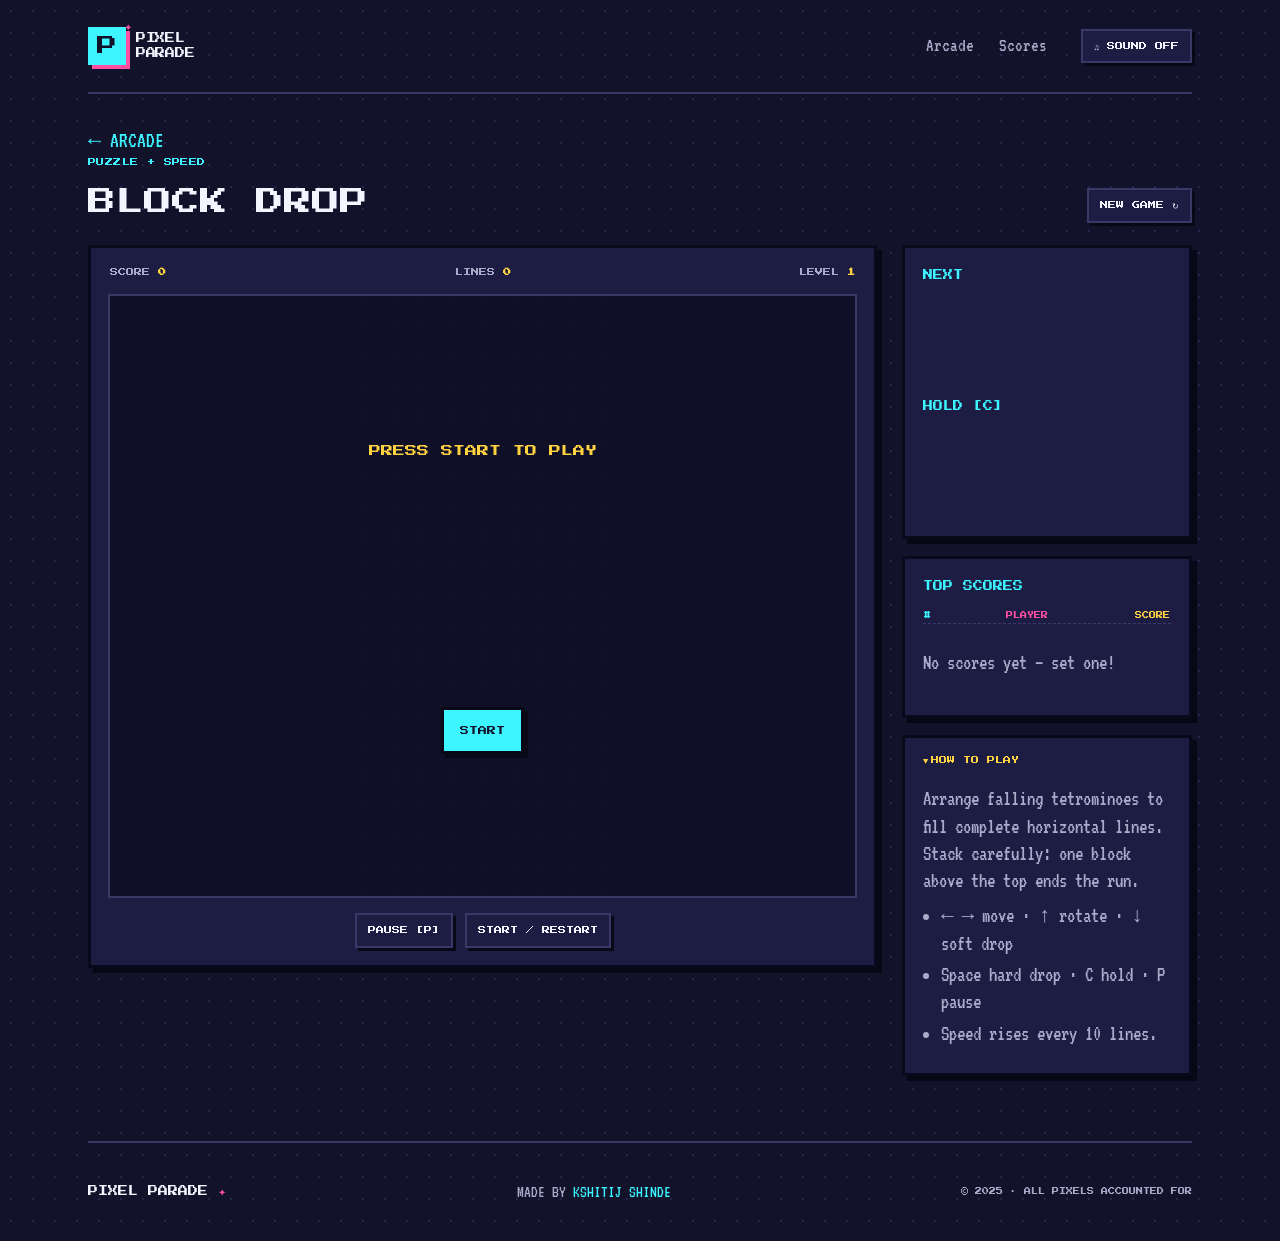
==== blocks.html @ 1d55572f "Initial commit" ====
<!doctype html><html lang="en"><head><meta charset="utf-8"><meta name="viewport" content="width=device-width,initial-scale=1"><meta name="theme-color" content="#12122b"><title>Block Drop — PIXEL PARADE</title><link rel="preconnect" href="https://fonts.googleapis.com"><link rel="preconnect" href="https://fonts.gstatic.com" crossorigin><link href="https://fonts.googleapis.com/css2?family=Press+Start+2P&family=VT323&display=swap" rel="stylesheet"><link rel="stylesheet" href="styles.css"><script src="common.js" defer></script><script src="blocks.js" defer></script></head><body><div class="site-shell"><header class="site-header game-header"><a class="brand" href="index.html"><span class="brand-mark">P<span>✦</span></span><span>PIXEL<br>PARADE</span></a><nav><a href="index.html">Arcade</a><a href="index.html#high-scores">Scores</a></nav><button class="sound-toggle" data-sound-toggle>♫ SOUND OFF</button></header><main><div class="page-heading"><div><a class="back-link" href="index.html">← ARCADE</a><p class="eyebrow">PUZZLE + SPEED</p><h1>BLOCK DROP</h1></div><button class="plain-button" id="restart">NEW GAME ↻</button></div><div class="game-layout"><section class="play-panel"><div class="hud"><span>SCORE <strong id="score">0</strong></span><span>LINES <strong id="lines">0</strong></span><span>LEVEL <strong id="level">1</strong></span></div><div class="canvas-wrap"><canvas id="board" class="game-canvas" width="300" height="600" aria-label="Block Drop game board"></canvas><div class="overlay-message" id="overlay">PRESS START TO PLAY<br><button class="button button-cyan" id="start">START</button></div></div><div class="game-controls"><button class="plain-button" id="pause">PAUSE [P]</button><button class="plain-button" id="start2">START / RESTART</button></div><div class="touch-pad"><button data-act="left">◀</button><button data-act="rotate">ROTATE</button><button data-act="right">▶</button><button data-act="down">▼</button><button data-act="drop">DROP</button><button data-act="hold">HOLD</button></div></section><aside class="side-column"><section class="side-panel"><h2>NEXT</h2><canvas id="next" class="game-canvas" width="120" height="100" aria-label="Next block preview"></canvas><h2>HOLD [C]</h2><canvas id="hold" class="game-canvas" width="120" height="90" aria-label="Held block preview"></canvas></section><section class="side-panel"><h2>TOP SCORES</h2><div class="score-list" data-score-list="blocks"></div></section><section class="side-panel"><details open><summary>HOW TO PLAY</summary><p>Arrange falling tetrominoes to fill complete horizontal lines. Stack carefully: one block above the top ends the run.</p><ul><li>← → move · ↑ rotate · ↓ soft drop</li><li>Space hard drop · C hold · P pause</li><li>Speed rises every 10 lines.</li></ul></details></section></aside></div></main><footer class="site-footer"><a class="footer-brand" href="index.html">PIXEL PARADE <span>✦</span></a><p>MADE BY <strong>KSHITIJ SHINDE</strong></p><p class="footer-note">© 2025 · ALL PIXELS ACCOUNTED FOR</p></footer></div></body></html>
---- styles.css ----
@import url('https://fonts.googleapis.com/css2?family=Press+Start+2P&family=VT323&display=swap');
:root{--bg:#12122b;--panel:#1d1d44;--panel2:#252552;--cyan:#3df5ff;--pink:#ff4fa3;--yellow:#ffd23f;--green:#4fd06a;--white:#f4f4ff;--muted:#aaaaca;--line:#393968;--shadow:#080817;--body:'VT323',monospace;--pixel:'Press Start 2P',monospace}*{box-sizing:border-box}html{scroll-behavior:smooth}body{margin:0;color:var(--white);background:var(--bg);font:22px/1.3 var(--body);min-height:100vh;background-image:radial-gradient(#26264d 1px,transparent 1px);background-size:22px 22px}a{color:inherit;text-decoration:none}button{font:inherit;color:inherit}.site-shell{max-width:1160px;padding:0 28px;margin:auto}.site-header{height:94px;display:flex;align-items:center;border-bottom:2px solid var(--line);gap:34px}.brand{font:10px/1.5 var(--pixel);display:flex;align-items:center;gap:10px;letter-spacing:-.3px}.brand-mark{width:38px;height:38px;background:var(--cyan);color:var(--bg);display:grid;place-items:center;font:20px var(--pixel);box-shadow:4px 4px var(--pink);position:relative;animation:mark-hop 2.5s steps(2,end) infinite}.brand-mark span{color:var(--pink);font-size:10px;position:absolute;right:-6px;top:-6px}.site-header nav{display:flex;gap:25px;margin-left:auto}.site-header nav a{font-size:21px;color:var(--muted)}.site-header nav a:hover,.site-header nav a.active{color:var(--cyan)}.sound-toggle,.plain-button,.icon-button{border:2px solid var(--line);background:var(--panel);padding:9px 11px;font:8px/1.6 var(--pixel);cursor:pointer;box-shadow:3px 3px var(--shadow)}.sound-toggle[aria-pressed=true]{color:var(--yellow);border-color:var(--yellow)}button:focus-visible,a:focus-visible{outline:3px solid var(--yellow);outline-offset:4px}.hero{min-height:420px;display:grid;grid-template-columns:1.1fr .9fr;align-items:center;padding:56px 24px 68px;border-bottom:2px dashed var(--line)}.eyebrow,.game-type{font:8px/1.8 var(--pixel);color:var(--cyan);letter-spacing:.4px}.blink-dot{display:inline-block;width:8px;height:8px;background:var(--green);margin-right:7px;animation:blink 1s steps(2,end) infinite}.hero h1,.section-heading h2,.scores-title h2{font:clamp(26px,4vw,39px)/1.55 var(--pixel);letter-spacing:-2px;margin:20px 0}.hero h1 span,.section-heading h2 span,.scores-title h2 span{color:var(--pink)}.hero-intro{font-size:27px;color:var(--muted);max-width:370px;margin:0 0 25px}.button{display:inline-flex;align-items:center;gap:16px;border:3px solid var(--shadow);box-shadow:4px 4px var(--shadow);padding:14px 16px;color:var(--bg);font:9px/1.5 var(--pixel);transition:transform .08s,box-shadow .08s}.button:hover{filter:brightness(1.12)}.button:active{transform:translate(4px,4px);box-shadow:0 0 var(--shadow)}.button-primary{background:var(--yellow)}.button-pink{background:var(--pink)}.button-cyan{background:var(--cyan)}.button-yellow{background:var(--yellow)}.hero-art{height:300px;position:relative;display:grid;place-items:center;overflow:hidden}.arcade-cabinet{position:relative;width:175px;height:235px;background:var(--pink);border:6px solid #080817;box-shadow:10px 10px #070714;clip-path:polygon(10% 0,90% 0,100% 100%,0 100%);padding:24px 21px 10px;z-index:2;transform:rotate(3deg)}.cabinet-top{text-align:center;font:13px var(--pixel);color:var(--yellow);margin:4px}.cabinet-screen{height:125px;background:#101028;border:5px solid var(--cyan);display:grid;place-items:center;position:relative;overflow:hidden}.cabinet-screen:after{content:'';position:absolute;inset:0;background:repeating-linear-gradient(0deg,transparent 0 4px,#ffffff12 5px)}.pixel-star{font-size:48px;color:var(--yellow);text-shadow:4px 4px var(--pink);animation:star-flash 1.4s steps(2,end) infinite}.cabinet-screen i{position:absolute;bottom:10px;width:42px;height:8px;background:var(--green);box-shadow:-26px 9px #eb568e,28px -8px #47e7ef}.cabinet-controls{display:flex;justify-content:center;gap:14px;padding-top:18px}.cabinet-controls b{width:13px;height:13px;border-radius:50%;background:var(--yellow);border:2px solid #111}.cabinet-controls b:nth-child(2){background:var(--cyan)}.cabinet-controls b:nth-child(3){background:var(--green)}.orbit{position:absolute;border:2px dashed var(--line);border-radius:50%;width:300px;height:190px;transform:rotate(-27deg)}.orbit-b{width:250px;height:290px;transform:rotate(55deg)}.float-spark{position:absolute;color:var(--cyan);font:23px var(--pixel);z-index:3}.spark-one{top:18px;right:46px;color:var(--yellow)}.spark-two{top:74px;left:26px;color:var(--pink)}.spark-three{bottom:32px;right:30px;color:var(--green)}.hero-tag{position:absolute;bottom:15px;left:10px;color:var(--muted);font:8px var(--pixel)}.games-section{padding:54px 0 62px}.section-heading{display:flex;justify-content:space-between;align-items:end;margin-bottom:27px}.section-heading h2,.scores-title h2{font-size:22px;margin:10px 0}.game-count{font:8px var(--pixel);color:var(--muted);margin-bottom:10px}.game-grid{display:grid;grid-template-columns:repeat(3,1fr);gap:20px}.game-card{background:var(--panel);border:3px solid #09091c;box-shadow:5px 5px #070716;position:relative;display:flex;flex-direction:column;min-width:0}.game-art{height:145px;position:relative;display:grid;place-items:center;overflow:hidden;border-bottom:3px solid #09091c;background:#181839}.ladder-art{background:#4ba7d5}.block-art{background:#181839}.brick-art{background:#282452}.thumb{image-rendering:pixelated;width:100%;height:100%}.card-index{position:absolute;top:10px;left:11px;font:8px var(--pixel);color:#fff;text-shadow:2px 2px #000}.game-info{padding:19px 18px 20px;flex:1}.game-type{font-size:7px;color:var(--yellow);margin:0 0 12px}.game-info h3{font:10px/1.8 var(--pixel);min-height:37px;margin:0 0 10px}.game-info>p:not(.game-type){margin:0 0 17px;color:var(--muted);font-size:22px;min-height:57px}.game-info .button{padding:11px 14px}.mini-score{border-top:2px dashed var(--line);padding:11px 18px;font:8px var(--pixel);color:var(--muted)}.mini-score b{float:right;color:var(--yellow);font-size:9px}.scores-section{padding:34px 0 50px;border-top:2px dashed var(--line);display:grid;grid-template-columns:1fr 1.2fr;gap:40px;align-items:center}.scores-title h2{margin-bottom:10px}.scores-title>p:last-child{color:var(--muted);font-size:23px}.score-board{background:var(--panel);border:3px solid #09091c;box-shadow:4px 4px #070716;padding:9px 15px}.score-row{display:grid;grid-template-columns:1fr 1fr 1fr;padding:9px 2px;border-bottom:1px dashed var(--line);font-size:20px}.score-row:last-child{border-bottom:0}.score-head{font:7px var(--pixel);color:var(--cyan);padding:8px 2px 11px}.score-row span:last-child{text-align:right;color:var(--yellow)}.score-row span:nth-child(2){color:var(--pink)}.site-footer{border-top:2px solid var(--line);min-height:100px;display:flex;align-items:center;justify-content:space-between;gap:20px;color:var(--muted);font-size:17px}.footer-brand{font:10px var(--pixel);color:var(--white)}.footer-brand span{color:var(--pink)}.site-footer p{margin:0}.site-footer strong{color:var(--cyan);font-weight:400}.footer-note{font:7px var(--pixel)}
/* Game pages */
.page-heading{padding:32px 0 22px;display:flex;align-items:end;justify-content:space-between;gap:20px}.back-link{color:var(--cyan);font-size:22px}.page-heading h1{font:clamp(19px,3vw,28px)/1.5 var(--pixel);margin:12px 0 0}.page-heading .eyebrow{margin:0}.game-layout{display:grid;grid-template-columns:minmax(0,1fr) 290px;gap:25px;align-items:start;padding-bottom:48px}.play-panel,.side-panel{background:var(--panel);border:3px solid #09091c;box-shadow:5px 5px #070716;padding:17px}.play-panel{min-width:0}.canvas-wrap{display:grid;place-items:center;min-height:330px;background:#11112a;border:2px solid var(--line);overflow:hidden;position:relative}.game-canvas{display:block;max-width:100%;height:auto;image-rendering:pixelated;touch-action:none}.game-controls{display:flex;align-items:center;justify-content:center;gap:12px;flex-wrap:wrap;padding-top:15px}.game-controls .button{cursor:pointer}.hud{display:flex;justify-content:space-between;gap:12px;flex-wrap:wrap;padding:0 2px 15px;font:8px/1.8 var(--pixel);color:var(--muted)}.hud strong{color:var(--yellow)}.side-panel{padding:18px;margin-bottom:17px}.side-panel h2{font:10px/1.8 var(--pixel);margin:0 0 13px;color:var(--cyan)}.side-panel p,.side-panel li{color:var(--muted);font-size:21px}.side-panel ul{padding-left:18px;margin:6px 0}.side-panel li{padding:2px 0}.side-panel details summary{font:8px var(--pixel);color:var(--yellow);cursor:pointer}.side-panel details p{margin-bottom:0}.score-list{display:grid;gap:4px}.score-list .score-row{font-size:19px;padding:4px 1px}.score-list .score-row span:first-child{color:var(--cyan)}.score-list .score-head{font-size:7px}.game-select{background:var(--bg);color:var(--white);padding:6px;border:2px solid var(--line);font:19px var(--body)}.initials-form{display:flex;gap:8px;margin-top:10px}.initials-form input{width:72px;background:var(--bg);color:var(--yellow);border:2px solid var(--line);font:18px var(--pixel);text-transform:uppercase;padding:7px;text-align:center}.initials-form button{font:7px var(--pixel);padding:8px;border:2px solid var(--shadow);background:var(--cyan);color:var(--bg);cursor:pointer}.status-message{color:var(--yellow);font-size:20px;text-align:center;min-height:26px;margin:10px 0 0}.touch-pad{display:none;gap:9px;justify-content:center;padding:14px 0 0}.touch-pad button{background:var(--panel2);border:2px solid var(--line);padding:11px 15px;box-shadow:3px 3px #09091c;font:9px var(--pixel);touch-action:manipulation}.touch-pad button:active{transform:translate(3px,3px);box-shadow:none}.overlay-message{position:absolute;inset:0;background:#101028ed;display:grid;place-items:center;text-align:center;padding:20px;font:12px/2 var(--pixel);color:var(--yellow);z-index:5}.hidden{display:none!important}.inline-options{display:flex;gap:10px;align-items:center;flex-wrap:wrap;padding:0 0 14px;font-size:20px}.inline-options label{color:var(--muted)}.inline-options select{background:var(--bg);color:var(--white);border:2px solid var(--line);padding:5px;font:19px var(--body)}.site-header.game-header nav a{font-size:19px}
@keyframes blink{to{opacity:0}}@keyframes star-flash{50%{transform:scale(.8);color:var(--cyan)}}@keyframes mark-hop{50%{transform:translateY(-3px)}}.pixel-confetti{position:absolute;width:8px;height:8px;box-shadow:2px 2px #080817;animation:confetti-fall 1.2s steps(5,end) infinite;pointer-events:none}@keyframes confetti-fall{to{transform:translateY(90px) rotate(90deg);opacity:.2}}
@media(max-width:760px){.site-shell{padding:0 17px}.site-header{height:74px;gap:12px}.site-header nav{gap:12px}.site-header nav a{font-size:18px}.brand{font-size:8px}.brand-mark{width:32px;height:32px;font-size:17px}.sound-toggle{font-size:6px;padding:7px}.hero{grid-template-columns:1fr;padding:43px 6px 25px}.hero-art{height:245px;grid-row:1}.hero-copy{grid-row:2}.hero h1{font-size:30px}.game-grid{grid-template-columns:1fr 1fr}.game-card:last-child{grid-column:span 2}.scores-section{grid-template-columns:1fr;gap:14px}.site-footer{flex-wrap:wrap;padding:20px 0}.game-layout{grid-template-columns:1fr}.side-column{display:grid;grid-template-columns:1fr 1fr;gap:14px}.side-panel{margin:0}.play-panel{padding:10px}.page-heading{align-items:start;flex-direction:column}.canvas-wrap{min-height:250px}}
@media(max-width:480px){.site-header nav a{font-size:16px}.site-header nav{gap:9px}.sound-toggle{max-width:78px;line-height:1.7}.hero-art{height:215px}.game-grid{grid-template-columns:1fr}.game-card:last-child{grid-column:auto}.game-art{height:160px}.section-heading{display:block}.game-count{display:block}.side-column{grid-template-columns:1fr}.site-footer{justify-content:center;text-align:center;flex-direction:column;gap:10px}.score-row{grid-template-columns:.9fr 1fr 1.2fr}.canvas-wrap{min-height:200px}}
@media(prefers-reduced-motion:reduce){*,*:before,*:after{scroll-behavior:auto!important;animation:none!important;transition:none!important}}
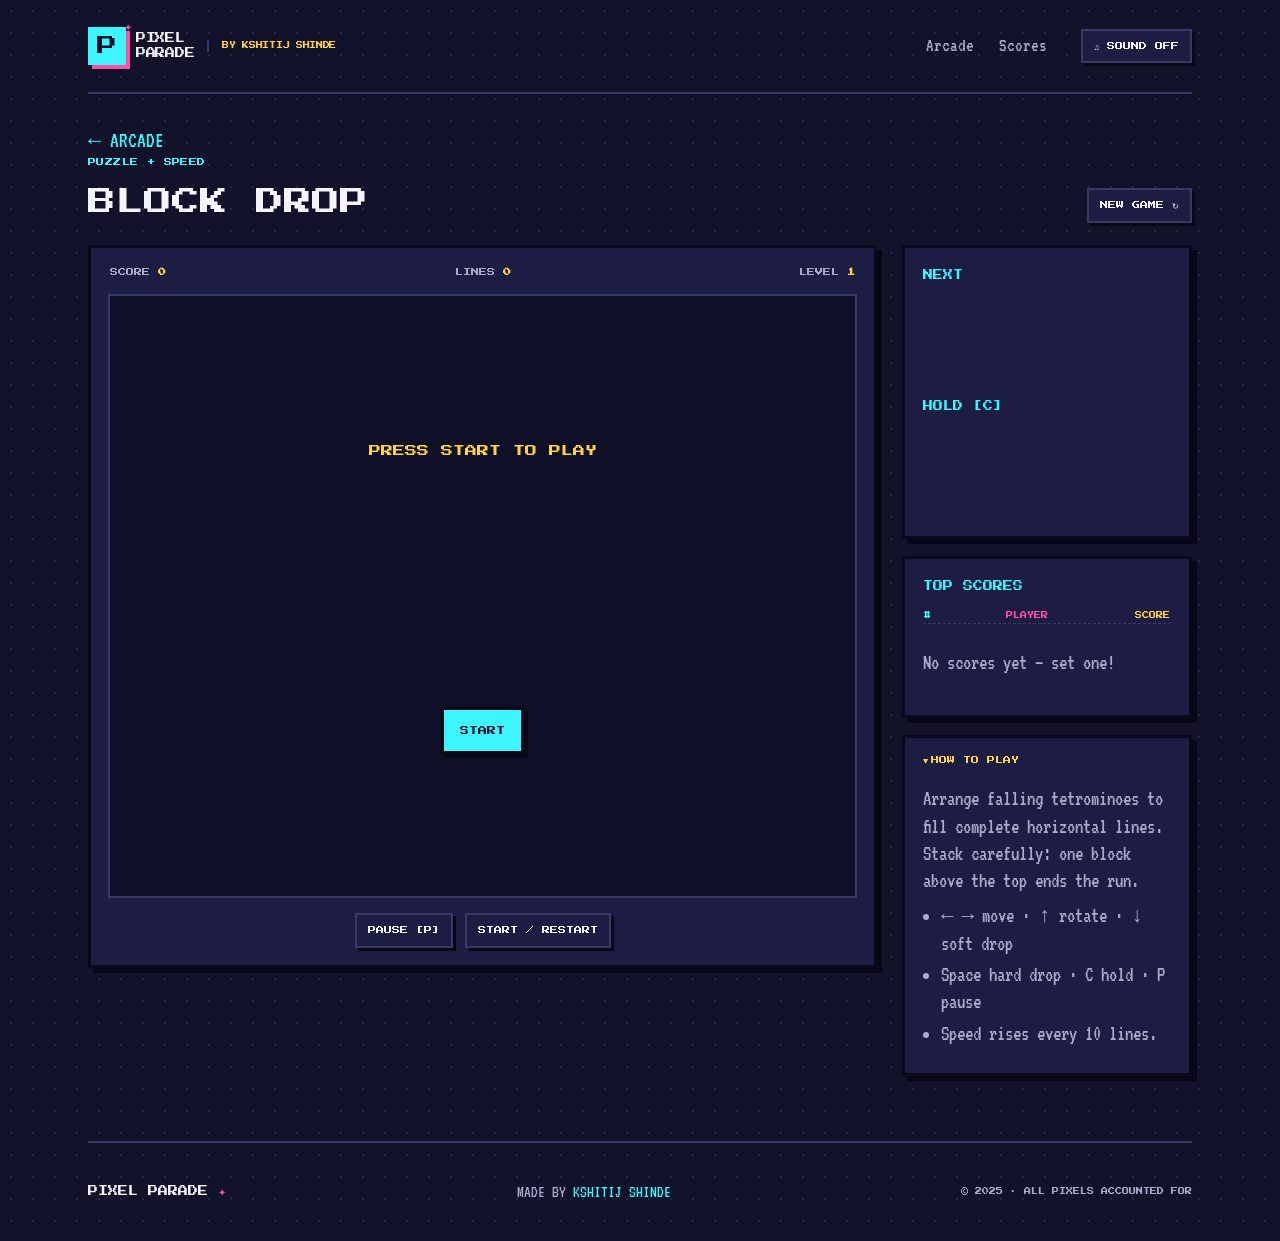
==== commit 11d9ab88: "Banner changed credits added" ====
--- a/blocks.html
+++ b/blocks.html
@@ -1 +1 @@
-<!doctype html><html lang="en"><head><meta charset="utf-8"><meta name="viewport" content="width=device-width,initial-scale=1"><meta name="theme-color" content="#12122b"><title>Block Drop — PIXEL PARADE</title><link rel="preconnect" href="https://fonts.googleapis.com"><link rel="preconnect" href="https://fonts.gstatic.com" crossorigin><link href="https://fonts.googleapis.com/css2?family=Press+Start+2P&family=VT323&display=swap" rel="stylesheet"><link rel="stylesheet" href="styles.css"><script src="common.js" defer></script><script src="blocks.js" defer></script></head><body><div class="site-shell"><header class="site-header game-header"><a class="brand" href="index.html"><span class="brand-mark">P<span>✦</span></span><span>PIXEL<br>PARADE</span></a><nav><a href="index.html">Arcade</a><a href="index.html#high-scores">Scores</a></nav><button class="sound-toggle" data-sound-toggle>♫ SOUND OFF</button></header><main><div class="page-heading"><div><a class="back-link" href="index.html">← ARCADE</a><p class="eyebrow">PUZZLE + SPEED</p><h1>BLOCK DROP</h1></div><button class="plain-button" id="restart">NEW GAME ↻</button></div><div class="game-layout"><section class="play-panel"><div class="hud"><span>SCORE <strong id="score">0</strong></span><span>LINES <strong id="lines">0</strong></span><span>LEVEL <strong id="level">1</strong></span></div><div class="canvas-wrap"><canvas id="board" class="game-canvas" width="300" height="600" aria-label="Block Drop game board"></canvas><div class="overlay-message" id="overlay">PRESS START TO PLAY<br><button class="button button-cyan" id="start">START</button></div></div><div class="game-controls"><button class="plain-button" id="pause">PAUSE [P]</button><button class="plain-button" id="start2">START / RESTART</button></div><div class="touch-pad"><button data-act="left">◀</button><button data-act="rotate">ROTATE</button><button data-act="right">▶</button><button data-act="down">▼</button><button data-act="drop">DROP</button><button data-act="hold">HOLD</button></div></section><aside class="side-column"><section class="side-panel"><h2>NEXT</h2><canvas id="next" class="game-canvas" width="120" height="100" aria-label="Next block preview"></canvas><h2>HOLD [C]</h2><canvas id="hold" class="game-canvas" width="120" height="90" aria-label="Held block preview"></canvas></section><section class="side-panel"><h2>TOP SCORES</h2><div class="score-list" data-score-list="blocks"></div></section><section class="side-panel"><details open><summary>HOW TO PLAY</summary><p>Arrange falling tetrominoes to fill complete horizontal lines. Stack carefully: one block above the top ends the run.</p><ul><li>← → move · ↑ rotate · ↓ soft drop</li><li>Space hard drop · C hold · P pause</li><li>Speed rises every 10 lines.</li></ul></details></section></aside></div></main><footer class="site-footer"><a class="footer-brand" href="index.html">PIXEL PARADE <span>✦</span></a><p>MADE BY <strong>KSHITIJ SHINDE</strong></p><p class="footer-note">© 2025 · ALL PIXELS ACCOUNTED FOR</p></footer></div></body></html>
+<!doctype html><html lang="en"><head><meta charset="utf-8"><meta name="viewport" content="width=device-width,initial-scale=1"><meta name="theme-color" content="#12122b"><title>Block Drop — PIXEL PARADE</title><link rel="preconnect" href="https://fonts.googleapis.com"><link rel="preconnect" href="https://fonts.gstatic.com" crossorigin><link href="https://fonts.googleapis.com/css2?family=Press+Start+2P&family=VT323&display=swap" rel="stylesheet"><link rel="stylesheet" href="styles.css"><script src="common.js" defer></script><script src="blocks.js" defer></script></head><body><div class="site-shell"><header class="site-header game-header"><a class="brand" href="index.html"><span class="brand-mark">P<span>✦</span></span><span>PIXEL<br>PARADE</span><span class="header-credit">BY KSHITIJ SHINDE</span></a><nav><a href="index.html">Arcade</a><a href="index.html#high-scores">Scores</a></nav><button class="sound-toggle" data-sound-toggle>♫ SOUND OFF</button></header><main><div class="page-heading"><div><a class="back-link" href="index.html">← ARCADE</a><p class="eyebrow">PUZZLE + SPEED</p><h1>BLOCK DROP</h1></div><button class="plain-button" id="restart">NEW GAME ↻</button></div><div class="game-layout"><section class="play-panel"><div class="hud"><span>SCORE <strong id="score">0</strong></span><span>LINES <strong id="lines">0</strong></span><span>LEVEL <strong id="level">1</strong></span></div><div class="canvas-wrap"><canvas id="board" class="game-canvas" width="300" height="600" aria-label="Block Drop game board"></canvas><div class="overlay-message" id="overlay">PRESS START TO PLAY<br><button class="button button-cyan" id="start">START</button></div></div><div class="game-controls"><button class="plain-button" id="pause">PAUSE [P]</button><button class="plain-button" id="start2">START / RESTART</button></div><div class="touch-pad"><button data-act="left">◀</button><button data-act="rotate">ROTATE</button><button data-act="right">▶</button><button data-act="down">▼</button><button data-act="drop">DROP</button><button data-act="hold">HOLD</button></div></section><aside class="side-column"><section class="side-panel"><h2>NEXT</h2><canvas id="next" class="game-canvas" width="120" height="100" aria-label="Next block preview"></canvas><h2>HOLD [C]</h2><canvas id="hold" class="game-canvas" width="120" height="90" aria-label="Held block preview"></canvas></section><section class="side-panel"><h2>TOP SCORES</h2><div class="score-list" data-score-list="blocks"></div></section><section class="side-panel"><details open><summary>HOW TO PLAY</summary><p>Arrange falling tetrominoes to fill complete horizontal lines. Stack carefully: one block above the top ends the run.</p><ul><li>← → move · ↑ rotate · ↓ soft drop</li><li>Space hard drop · C hold · P pause</li><li>Speed rises every 10 lines.</li></ul></details></section></aside></div></main><footer class="site-footer"><a class="footer-brand" href="index.html">PIXEL PARADE <span>✦</span></a><p>MADE BY <strong>KSHITIJ SHINDE</strong></p><p class="footer-note">© 2025 · ALL PIXELS ACCOUNTED FOR</p></footer></div></body></html>
--- a/styles.css
+++ b/styles.css
@@ -6,3 +6,5 @@
 @media(max-width:760px){.site-shell{padding:0 17px}.site-header{height:74px;gap:12px}.site-header nav{gap:12px}.site-header nav a{font-size:18px}.brand{font-size:8px}.brand-mark{width:32px;height:32px;font-size:17px}.sound-toggle{font-size:6px;padding:7px}.hero{grid-template-columns:1fr;padding:43px 6px 25px}.hero-art{height:245px;grid-row:1}.hero-copy{grid-row:2}.hero h1{font-size:30px}.game-grid{grid-template-columns:1fr 1fr}.game-card:last-child{grid-column:span 2}.scores-section{grid-template-columns:1fr;gap:14px}.site-footer{flex-wrap:wrap;padding:20px 0}.game-layout{grid-template-columns:1fr}.side-column{display:grid;grid-template-columns:1fr 1fr;gap:14px}.side-panel{margin:0}.play-panel{padding:10px}.page-heading{align-items:start;flex-direction:column}.canvas-wrap{min-height:250px}}
 @media(max-width:480px){.site-header nav a{font-size:16px}.site-header nav{gap:9px}.sound-toggle{max-width:78px;line-height:1.7}.hero-art{height:215px}.game-grid{grid-template-columns:1fr}.game-card:last-child{grid-column:auto}.game-art{height:160px}.section-heading{display:block}.game-count{display:block}.side-column{grid-template-columns:1fr}.site-footer{justify-content:center;text-align:center;flex-direction:column;gap:10px}.score-row{grid-template-columns:.9fr 1fr 1.2fr}.canvas-wrap{min-height:200px}}
 @media(prefers-reduced-motion:reduce){*,*:before,*:after{scroll-behavior:auto!important;animation:none!important;transition:none!important}}
+
+.header-credit{font:7px/1.6 var(--pixel);color:var(--yellow);border-left:2px solid var(--line);padding-left:13px;margin-left:3px;white-space:nowrap}@media(max-width:480px){.site-header{gap:8px}.header-credit{font-size:6px;padding-left:7px;margin-left:0}.brand{gap:7px}}
